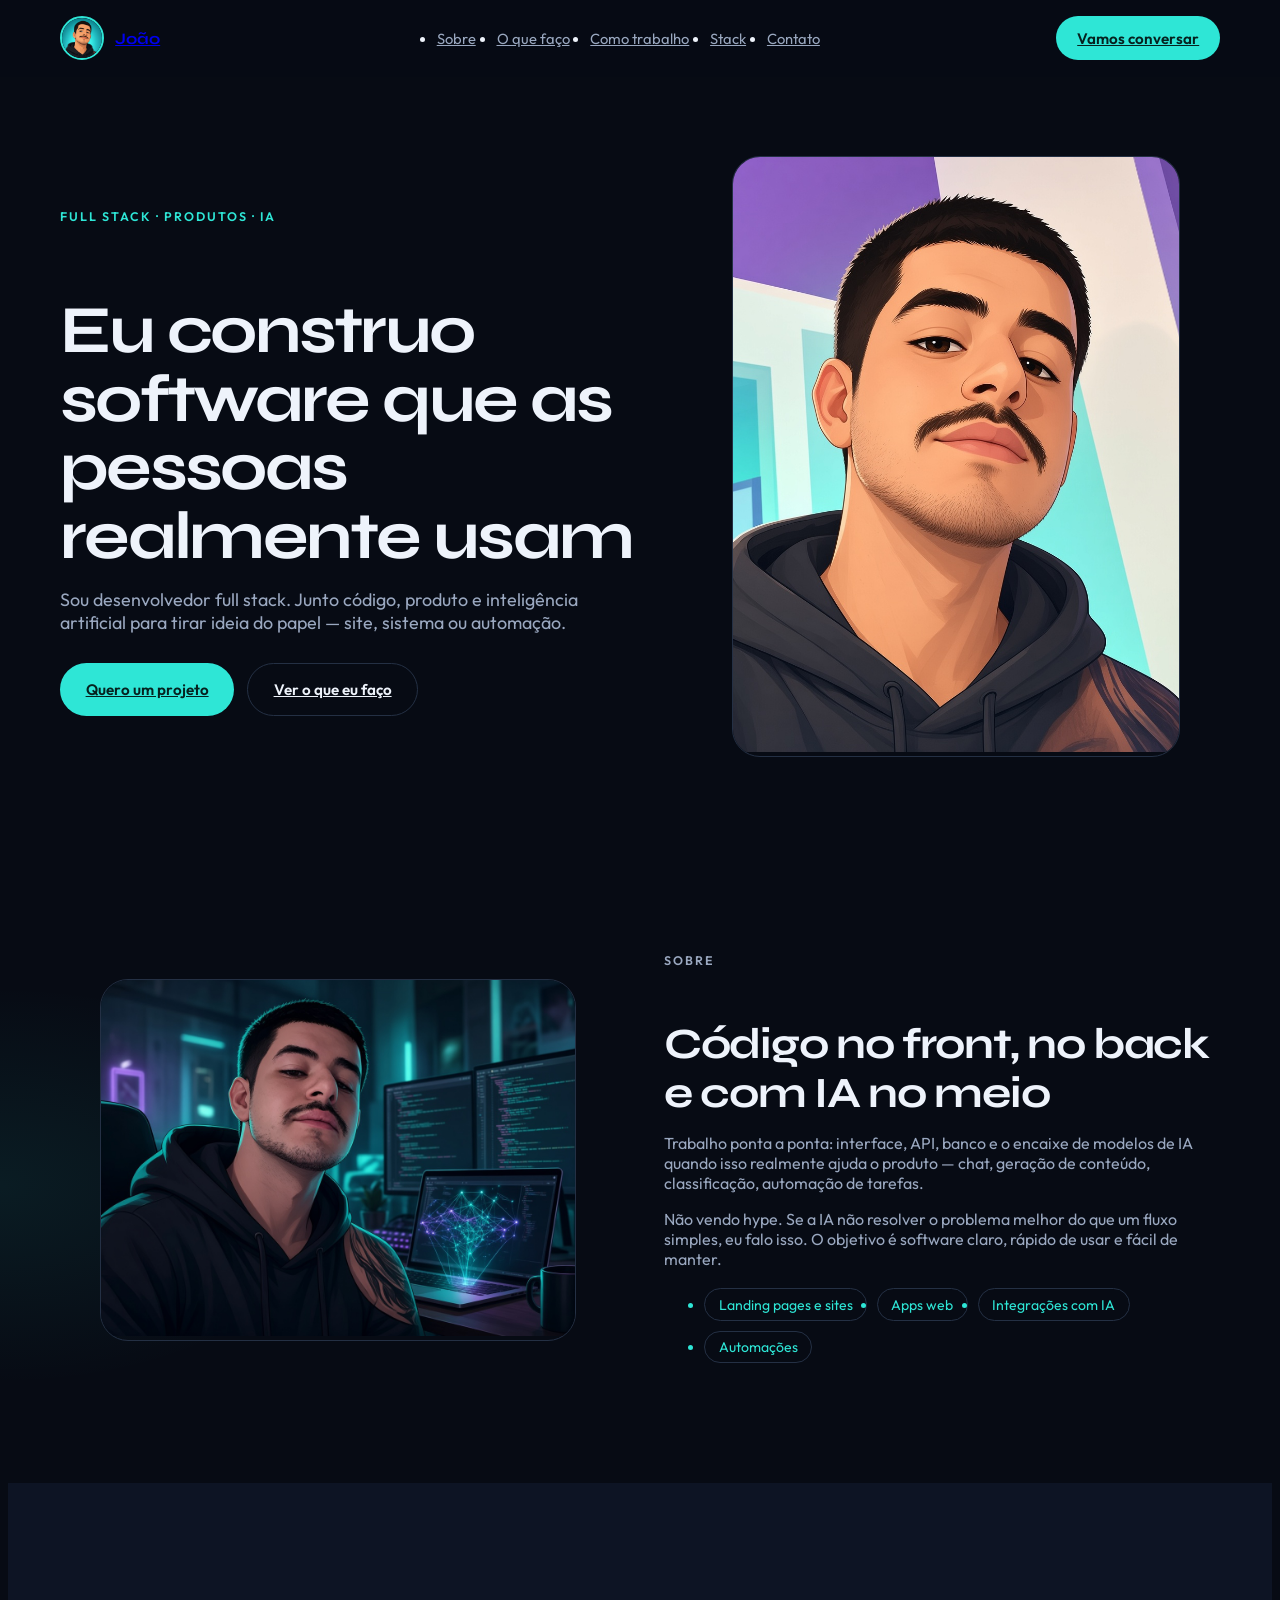
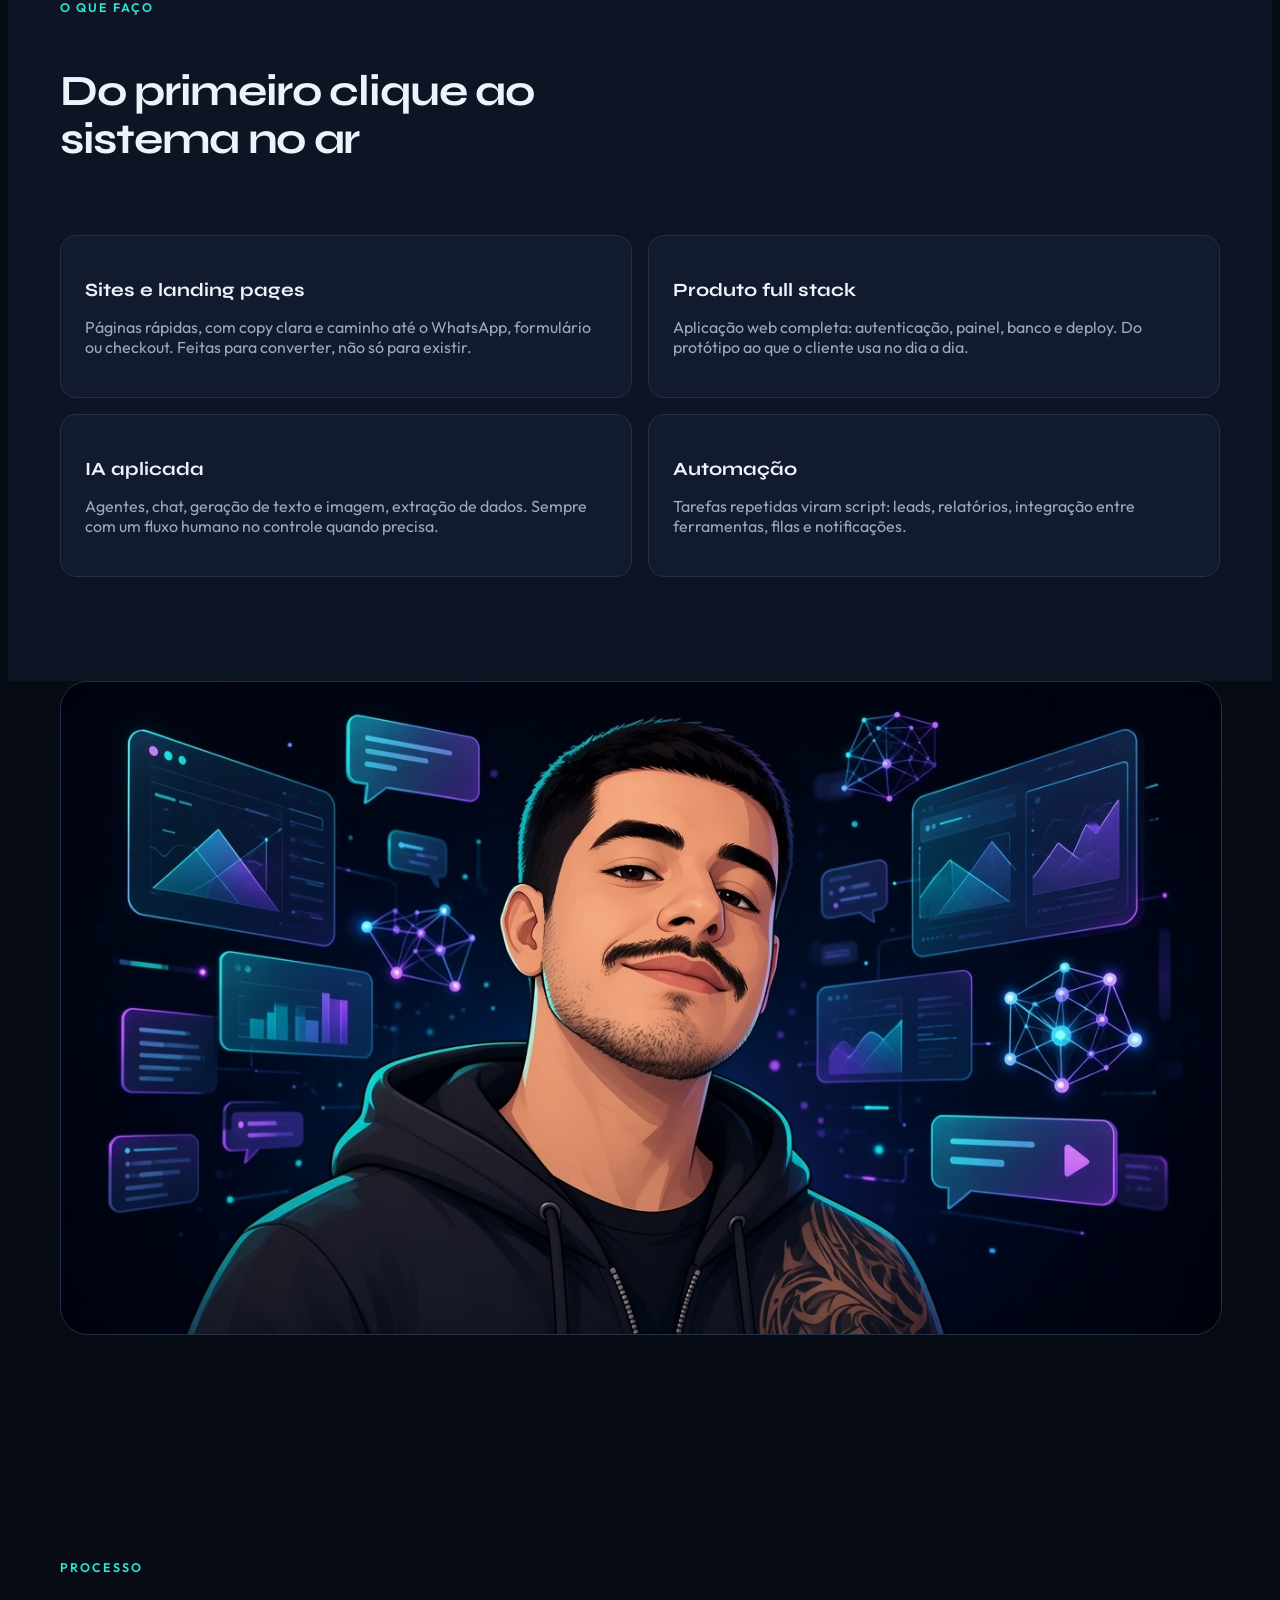
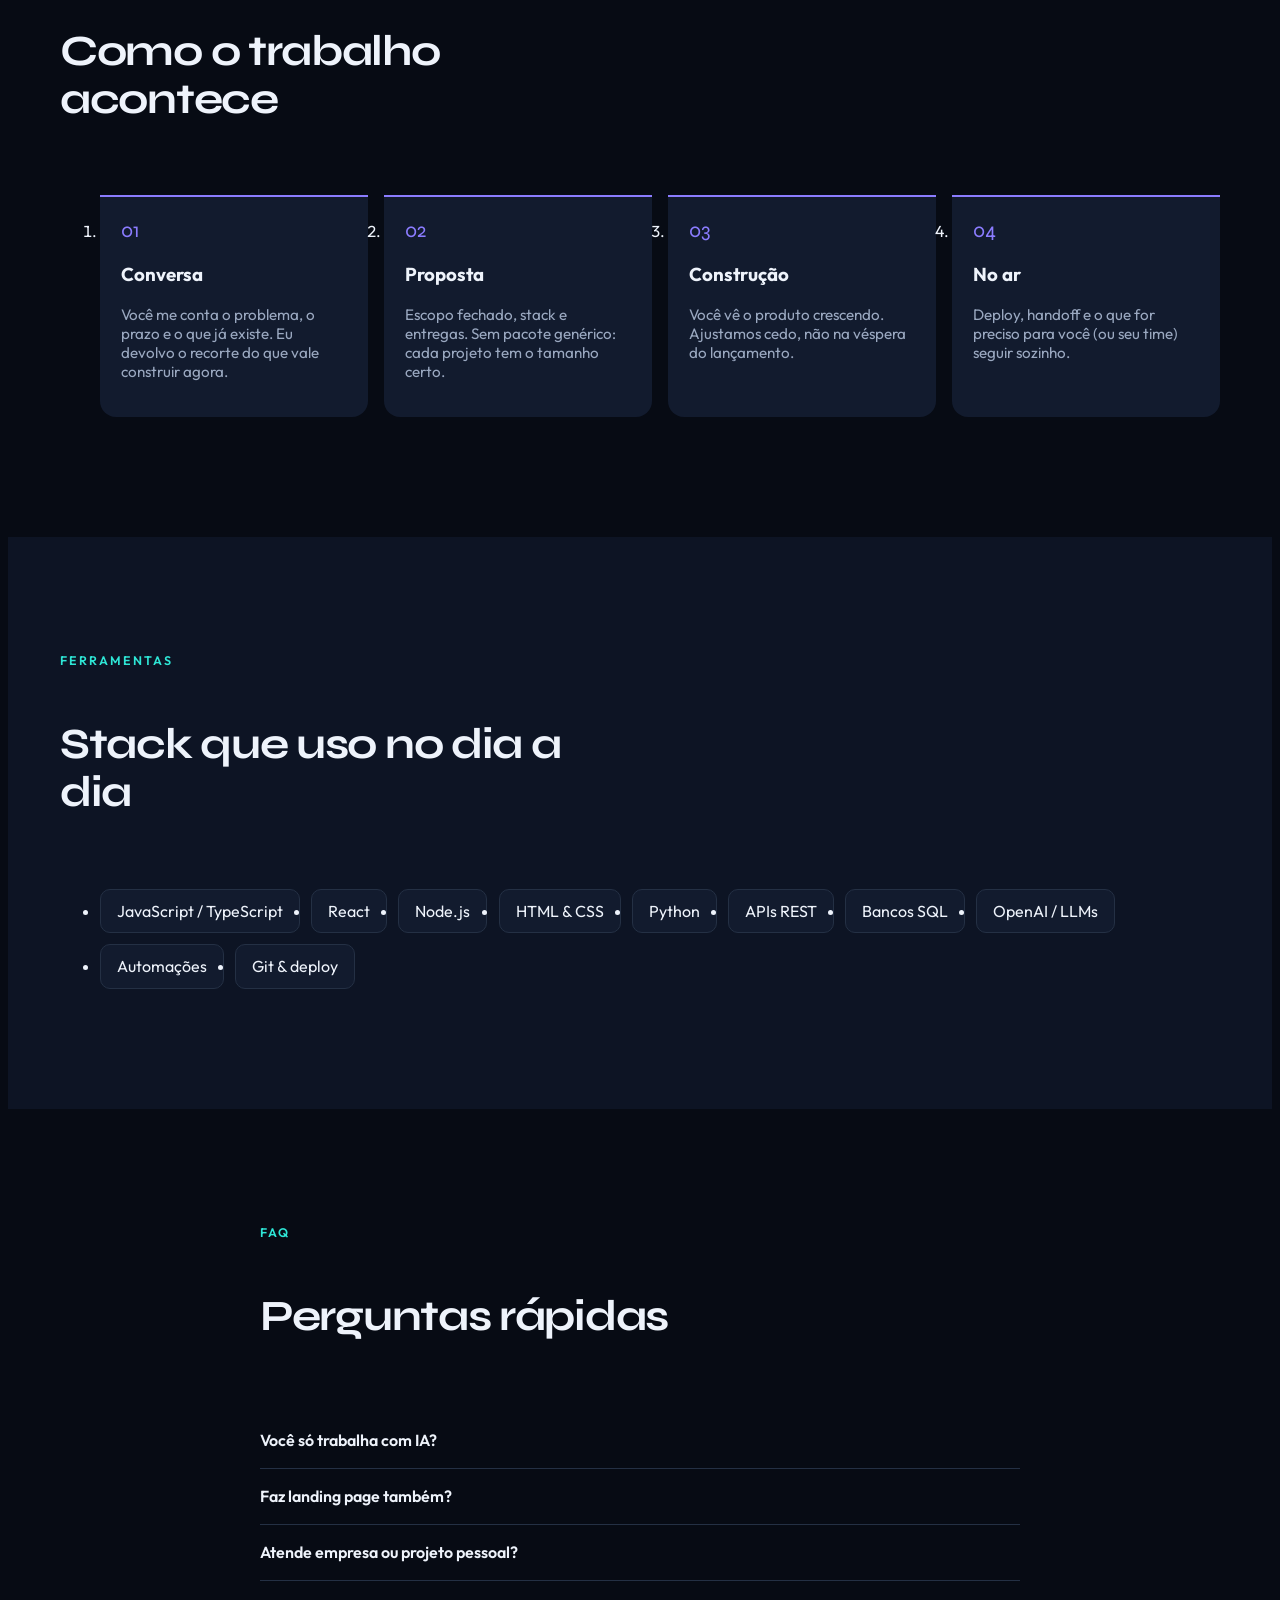
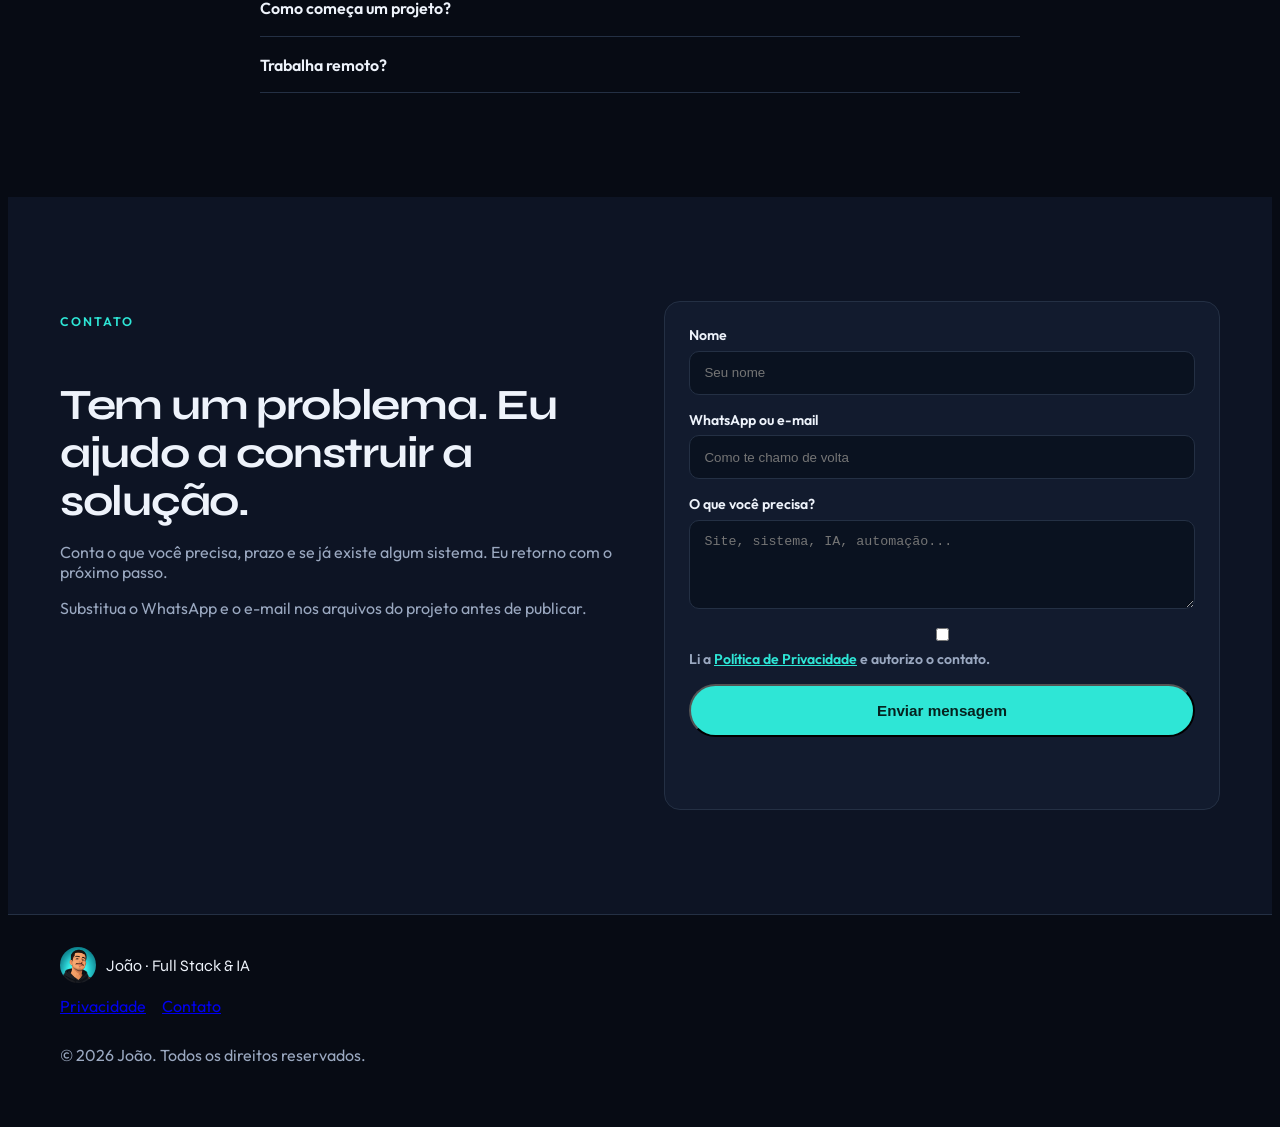
==== index.html @ eed895bd "Replace Tec Gold landing with personal full-stack and AI site. Co-authored-by: Cursor <cursoragent@c" ====
<!DOCTYPE html>
<html lang="pt-BR">
<head>
  <meta charset="UTF-8">
  <meta name="viewport" content="width=device-width, initial-scale=1.0">
  <meta name="description" content="João — desenvolvedor full stack que trabalha com IA. Sites, produtos web e automações com inteligência artificial.">
  <meta name="author" content="João">
  <meta name="robots" content="index, follow">

  <meta property="og:type" content="website">
  <meta property="og:title" content="João | Full Stack & IA">
  <meta property="og:description" content="Desenvolvedor full stack. Construo produtos web e fluxos com inteligência artificial.">
  <meta property="og:locale" content="pt_BR">
  <meta property="og:image" content="assets/images/joao-avatar.png">

  <title>João | Desenvolvedor Full Stack & IA</title>

  <link rel="icon" type="image/svg+xml" href="assets/images/favicon.svg">
  <link rel="preconnect" href="https://fonts.googleapis.com">
  <link rel="preconnect" href="https://fonts.gstatic.com" crossorigin>
  <link href="https://fonts.googleapis.com/css2?family=Outfit:wght@400;500;600;700&family=Syne:wght@600;700;800&display=swap" rel="stylesheet">

  <link rel="stylesheet" href="css/reset.css">
  <link rel="stylesheet" href="css/variables.css">
  <link rel="stylesheet" href="css/styles.css">

  <script type="application/ld+json">
  {
    "@context": "https://schema.org",
    "@type": "Person",
    "name": "João",
    "jobTitle": "Desenvolvedor Full Stack",
    "description": "Desenvolvedor full stack especializado em produtos web e inteligência artificial.",
    "image": "assets/images/joao-hero.png",
    "knowsAbout": ["Desenvolvimento Full Stack", "Inteligência Artificial", "Landing Pages", "Automações"]
  }
  </script>
</head>
<body>
  <header class="header" id="header">
    <div class="container header__inner">
      <a href="#inicio" class="header__brand">
        <img src="assets/images/joao-avatar.png" alt="" class="header__avatar" width="40" height="40">
        <span class="header__name">João</span>
      </a>

      <nav class="header__nav" id="nav" aria-label="Navegação principal">
        <ul class="header__nav-list">
          <li><a href="#sobre" class="header__nav-link">Sobre</a></li>
          <li><a href="#servicos" class="header__nav-link">O que faço</a></li>
          <li><a href="#como" class="header__nav-link">Como trabalho</a></li>
          <li><a href="#stack" class="header__nav-link">Stack</a></li>
          <li><a href="#contato" class="header__nav-link">Contato</a></li>
        </ul>
      </nav>

      <a href="#contato" class="btn btn--cyan header__cta">Vamos conversar</a>

      <button class="header__menu-btn" id="menuBtn" aria-label="Abrir menu" aria-expanded="false" aria-controls="nav">
        <span class="header__menu-icon"></span>
      </button>
    </div>
  </header>

  <main>
    <section class="hero" id="inicio">
      <div class="container hero__grid">
        <div class="hero__copy">
          <p class="eyebrow">Full stack · produtos · IA</p>
          <h1 class="hero__title">Eu construo software que as pessoas realmente usam</h1>
          <p class="hero__lead">Sou desenvolvedor full stack. Junto código, produto e inteligência artificial para tirar ideia do papel — site, sistema ou automação.</p>
          <div class="hero__actions">
            <a href="#contato" class="btn btn--cyan btn--lg">Quero um projeto</a>
            <a href="#servicos" class="btn btn--ghost btn--lg">Ver o que eu faço</a>
          </div>
        </div>
        <figure class="hero__figure">
          <img src="assets/images/joao-hero.png" alt="Retrato em cartoon de João, desenvolvedor full stack" width="640" height="800">
        </figure>
      </div>
    </section>

    <section class="section" id="sobre">
      <div class="container about">
        <figure class="about__media">
          <img src="assets/images/joao-code.png" alt="João em cartoon trabalhando no computador com ferramentas de IA" width="800" height="600">
        </figure>
        <div class="about__text">
          <p class="eyebrow">Sobre</p>
          <h2 class="section__title">Código no front, no back e com IA no meio</h2>
          <p>Trabalho ponta a ponta: interface, API, banco e o encaixe de modelos de IA quando isso realmente ajuda o produto — chat, geração de conteúdo, classificação, automação de tarefas.</p>
          <p>Não vendo hype. Se a IA não resolver o problema melhor do que um fluxo simples, eu falo isso. O objetivo é software claro, rápido de usar e fácil de manter.</p>
          <ul class="about__pills">
            <li>Landing pages e sites</li>
            <li>Apps web</li>
            <li>Integrações com IA</li>
            <li>Automações</li>
          </ul>
        </div>
      </div>
    </section>

    <section class="section section--alt" id="servicos">
      <div class="container">
        <div class="section__head">
          <p class="eyebrow">O que faço</p>
          <h2 class="section__title">Do primeiro clique ao sistema no ar</h2>
        </div>
        <div class="cards">
          <article class="card">
            <h3>Sites e landing pages</h3>
            <p>Páginas rápidas, com copy clara e caminho até o WhatsApp, formulário ou checkout. Feitas para converter, não só para existir.</p>
          </article>
          <article class="card">
            <h3>Produto full stack</h3>
            <p>Aplicação web completa: autenticação, painel, banco e deploy. Do protótipo ao que o cliente usa no dia a dia.</p>
          </article>
          <article class="card">
            <h3>IA aplicada</h3>
            <p>Agentes, chat, geração de texto e imagem, extração de dados. Sempre com um fluxo humano no controle quando precisa.</p>
          </article>
          <article class="card">
            <h3>Automação</h3>
            <p>Tarefas repetidas viram script: leads, relatórios, integração entre ferramentas, filas e notificações.</p>
          </article>
        </div>
      </div>
    </section>

    <section class="banner">
      <div class="container">
        <img src="assets/images/joao-ai.png" alt="Ilustração em cartoon de João cercado por interfaces e nós de inteligência artificial" width="1280" height="720">
      </div>
    </section>

    <section class="section" id="como">
      <div class="container">
        <div class="section__head">
          <p class="eyebrow">Processo</p>
          <h2 class="section__title">Como o trabalho acontece</h2>
        </div>
        <ol class="steps">
          <li>
            <span>01</span>
            <h3>Conversa</h3>
            <p>Você me conta o problema, o prazo e o que já existe. Eu devolvo o recorte do que vale construir agora.</p>
          </li>
          <li>
            <span>02</span>
            <h3>Proposta</h3>
            <p>Escopo fechado, stack e entregas. Sem pacote genérico: cada projeto tem o tamanho certo.</p>
          </li>
          <li>
            <span>03</span>
            <h3>Construção</h3>
            <p>Você vê o produto crescendo. Ajustamos cedo, não na véspera do lançamento.</p>
          </li>
          <li>
            <span>04</span>
            <h3>No ar</h3>
            <p>Deploy, handoff e o que for preciso para você (ou seu time) seguir sozinho.</p>
          </li>
        </ol>
      </div>
    </section>

    <section class="section section--alt" id="stack">
      <div class="container">
        <div class="section__head">
          <p class="eyebrow">Ferramentas</p>
          <h2 class="section__title">Stack que uso no dia a dia</h2>
        </div>
        <ul class="stack">
          <li>JavaScript / TypeScript</li>
          <li>React</li>
          <li>Node.js</li>
          <li>HTML &amp; CSS</li>
          <li>Python</li>
          <li>APIs REST</li>
          <li>Bancos SQL</li>
          <li>OpenAI / LLMs</li>
          <li>Automações</li>
          <li>Git &amp; deploy</li>
        </ul>
      </div>
    </section>

    <section class="section" id="duvidas">
      <div class="container container--narrow">
        <div class="section__head">
          <p class="eyebrow">FAQ</p>
          <h2 class="section__title">Perguntas rápidas</h2>
        </div>
        <div class="faq">
          <details class="faq__item">
            <summary>Você só trabalha com IA?</summary>
            <p>Não. IA é uma ferramenta. A base é desenvolvimento full stack. Uso modelo quando isso acelera ou melhora o produto.</p>
          </details>
          <details class="faq__item">
            <summary>Faz landing page também?</summary>
            <p>Sim. Já entrego páginas de serviço e produto com SEO básico, WhatsApp e formulário.</p>
          </details>
          <details class="faq__item">
            <summary>Atende empresa ou projeto pessoal?</summary>
            <p>Os dois. O recorte muda: um MVP pequeno ou um sistema com login, painel e integrações.</p>
          </details>
          <details class="faq__item">
            <summary>Como começa um projeto?</summary>
            <p>Manda uma mensagem no formulário ou no WhatsApp com o que você precisa. Respondo com próximas perguntas e um caminho.</p>
          </details>
          <details class="faq__item">
            <summary>Trabalha remoto?</summary>
            <p>Sim. A conversa e a entrega são online.</p>
          </details>
        </div>
      </div>
    </section>

    <section class="section section--alt" id="contato">
      <div class="container contact">
        <div>
          <p class="eyebrow">Contato</p>
          <h2 class="section__title">Tem um problema. Eu ajudo a construir a solução.</h2>
          <p class="contact__lead">Conta o que você precisa, prazo e se já existe algum sistema. Eu retorno com o próximo passo.</p>
          <div class="contact__meta">
            <p>Substitua o WhatsApp e o e-mail nos arquivos do projeto antes de publicar.</p>
          </div>
        </div>
        <form class="form" id="contactForm" novalidate>
          <label>
            Nome
            <input type="text" id="nome" name="nome" required autocomplete="name" placeholder="Seu nome">
          </label>
          <label>
            WhatsApp ou e-mail
            <input type="text" id="contatoCampo" name="contato" required placeholder="Como te chamo de volta">
          </label>
          <label>
            O que você precisa?
            <textarea id="mensagem" name="mensagem" rows="4" required placeholder="Site, sistema, IA, automação..."></textarea>
          </label>
          <label class="form__check">
            <input type="checkbox" id="consentimento" name="consentimento" required>
            <span>Li a <a href="politica-privacidade.html">Política de Privacidade</a> e autorizo o contato.</span>
          </label>
          <button type="submit" class="btn btn--cyan btn--lg btn--full">Enviar mensagem</button>
          <p class="form-note" id="formNote" role="status" aria-live="polite"></p>
        </form>
      </div>
    </section>
  </main>

  <footer class="footer">
    <div class="container footer__inner">
      <div class="footer__brand">
        <img src="assets/images/joao-avatar.png" alt="" width="36" height="36">
        <span>João · Full Stack &amp; IA</span>
      </div>
      <div class="footer__links">
        <a href="politica-privacidade.html">Privacidade</a>
        <a href="#contato">Contato</a>
      </div>
      <p class="footer__copy">&copy; 2026 João. Todos os direitos reservados.</p>
    </div>
  </footer>

  <script src="js/main.js"></script>
</body>
</html>
---- css/variables.css ----
:root {
  --color-bg: #070b14;
  --color-bg-alt: #0d1424;
  --color-surface: #121b2e;
  --color-border: #243044;
  --color-cyan: #2ee6d6;
  --color-cyan-dim: #1aa89c;
  --color-violet: #8b7cff;
  --color-text: #eef3fb;
  --color-muted: #9aa8c0;
  --color-white: #ffffff;
  --color-whatsapp: #25d366;
  --color-whatsapp-dark: #1da851;

  --font-display: "Syne", system-ui, sans-serif;
  --font-sans: "Outfit", system-ui, sans-serif;

  --space-xs: 0.5rem;
  --space-sm: 1rem;
  --space-md: 1.5rem;
  --space-lg: 2rem;
  --space-xl: 3rem;
  --space-2xl: 4.5rem;
  --space-3xl: 6.5rem;

  --radius-sm: 10px;
  --radius-md: 16px;
  --radius-lg: 28px;
  --radius-full: 9999px;

  --header-height: 76px;
  --transition: 0.25s ease;
  --max-width: 1160px;
}
---- css/styles.css ----
body {
  font-family: var(--font-sans);
  color: var(--color-text);
  background:
    radial-gradient(900px 500px at 90% -10%, rgba(139, 124, 255, 0.18), transparent 55%),
    radial-gradient(700px 400px at 0% 20%, rgba(46, 230, 214, 0.08), transparent 50%),
    var(--color-bg);
}

.container {
  width: 100%;
  max-width: var(--max-width);
  margin: 0 auto;
  padding: 0 var(--space-md);
}

.container--narrow {
  max-width: 760px;
}

.eyebrow {
  display: inline-block;
  margin-bottom: var(--space-sm);
  color: var(--color-cyan);
  font-size: 0.78rem;
  font-weight: 600;
  letter-spacing: 0.16em;
  text-transform: uppercase;
}

.section__title {
  font-family: var(--font-display);
  font-size: clamp(1.8rem, 4vw, 2.7rem);
  line-height: 1.12;
  letter-spacing: -0.03em;
  margin-bottom: var(--space-sm);
}

.section__head {
  max-width: 36rem;
  margin-bottom: var(--space-2xl);
}

.section {
  padding: var(--space-3xl) 0;
}

.section--alt {
  background: var(--color-bg-alt);
}

.btn {
  display: inline-flex;
  align-items: center;
  justify-content: center;
  gap: 0.5rem;
  padding: 0.8rem 1.3rem;
  border-radius: var(--radius-full);
  font-weight: 600;
  font-size: 0.95rem;
  transition: transform var(--transition), background-color var(--transition), color var(--transition);
}

.btn--lg {
  padding: 1rem 1.6rem;
}

.btn--full {
  width: 100%;
}

.btn--cyan {
  background: var(--color-cyan);
  color: #06221f;
}

.btn--cyan:hover {
  background: #6ff3e7;
  transform: translateY(-1px);
}

.btn--ghost {
  border: 1px solid var(--color-border);
  color: var(--color-text);
}

.btn--ghost:hover {
  border-color: var(--color-cyan);
  color: var(--color-cyan);
}

.header {
  position: fixed;
  inset: 0 0 auto 0;
  z-index: 20;
  height: var(--header-height);
  background: rgba(7, 11, 20, 0.4);
  transition: background-color var(--transition), border-color var(--transition);
  border-bottom: 1px solid transparent;
}

.header--scrolled {
  background: rgba(7, 11, 20, 0.92);
  border-bottom-color: var(--color-border);
  backdrop-filter: blur(14px);
}

.header__inner {
  display: flex;
  align-items: center;
  justify-content: space-between;
  height: 100%;
  gap: 1rem;
}

.header__brand {
  display: flex;
  align-items: center;
  gap: 0.7rem;
  font-family: var(--font-display);
  font-weight: 700;
}

.header__avatar {
  width: 40px;
  height: 40px;
  border-radius: 50%;
  object-fit: cover;
  border: 2px solid var(--color-cyan);
}

.header__nav-list {
  display: flex;
  gap: 1.3rem;
}

.header__nav-link {
  color: var(--color-muted);
  font-size: 0.92rem;
}

.header__nav-link:hover {
  color: var(--color-cyan);
}

.header__menu-btn {
  display: none;
  width: 42px;
  height: 42px;
  position: relative;
}

.header__menu-icon,
.header__menu-icon::before,
.header__menu-icon::after {
  position: absolute;
  left: 10px;
  width: 22px;
  height: 2px;
  background: var(--color-white);
}

.header__menu-icon {
  top: 20px;
}

.header__menu-icon::before {
  content: "";
  top: -7px;
}

.header__menu-icon::after {
  content: "";
  top: 7px;
}

.hero {
  padding: calc(var(--header-height) + 3.5rem) 0 4rem;
}

.hero__grid {
  display: grid;
  grid-template-columns: 1.05fr 0.95fr;
  gap: 3rem;
  align-items: center;
}

.hero__title {
  font-family: var(--font-display);
  font-size: clamp(2.4rem, 6vw, 4.2rem);
  line-height: 1.02;
  letter-spacing: -0.04em;
  margin-bottom: 1rem;
}

.hero__lead {
  color: var(--color-muted);
  font-size: 1.12rem;
  max-width: 34rem;
  margin-bottom: 1.8rem;
}

.hero__actions {
  display: flex;
  flex-wrap: wrap;
  gap: 0.8rem;
}

.hero__figure,
.about__media,
.banner img {
  border-radius: var(--radius-lg);
  overflow: hidden;
  border: 1px solid var(--color-border);
}

.hero__figure img,
.about__media img,
.banner img {
  width: 100%;
  height: auto;
  object-fit: cover;
}

.about {
  display: grid;
  grid-template-columns: 1fr 1fr;
  gap: 3rem;
  align-items: center;
}

.about__text p {
  color: var(--color-muted);
  margin-bottom: 1rem;
}

.about__pills {
  display: flex;
  flex-wrap: wrap;
  gap: 0.6rem;
  margin-top: 1.2rem;
}

.about__pills li {
  padding: 0.4rem 0.85rem;
  border: 1px solid var(--color-border);
  border-radius: var(--radius-full);
  font-size: 0.88rem;
  color: var(--color-cyan);
}

.cards {
  display: grid;
  grid-template-columns: 1fr 1fr;
  gap: 1rem;
}

.card {
  padding: 1.5rem;
  background: var(--color-surface);
  border: 1px solid var(--color-border);
  border-radius: var(--radius-md);
}

.card h3 {
  font-family: var(--font-display);
  margin-bottom: 0.5rem;
}

.card p {
  color: var(--color-muted);
}

.banner {
  padding: 0 0 var(--space-3xl);
}

.steps {
  display: grid;
  grid-template-columns: repeat(4, 1fr);
  gap: 1rem;
}

.steps li {
  padding: 1.3rem;
  border-top: 2px solid var(--color-violet);
  background: var(--color-surface);
  border-radius: 0 0 var(--radius-md) var(--radius-md);
}

.steps span {
  display: block;
  color: var(--color-violet);
  font-family: var(--font-display);
  font-size: 1.3rem;
  margin-bottom: 0.6rem;
}

.steps p {
  color: var(--color-muted);
  font-size: 0.95rem;
}

.stack {
  display: flex;
  flex-wrap: wrap;
  gap: 0.7rem;
}

.stack li {
  padding: 0.7rem 1rem;
  background: var(--color-surface);
  border: 1px solid var(--color-border);
  border-radius: var(--radius-sm);
}

.faq__item {
  border-bottom: 1px solid var(--color-border);
}

.faq__item summary {
  cursor: pointer;
  padding: 1.1rem 0;
  font-weight: 600;
  list-style: none;
}

.faq__item summary::-webkit-details-marker {
  display: none;
}

.faq__item p {
  color: var(--color-muted);
  padding-bottom: 1.1rem;
}

.contact {
  display: grid;
  grid-template-columns: 1fr 1fr;
  gap: 3rem;
  align-items: start;
}

.contact__lead,
.contact__meta {
  color: var(--color-muted);
  margin-bottom: 1rem;
}

.form {
  display: grid;
  gap: 1rem;
  padding: 1.5rem;
  background: var(--color-surface);
  border: 1px solid var(--color-border);
  border-radius: var(--radius-md);
}

.form label {
  display: grid;
  gap: 0.4rem;
  font-size: 0.88rem;
  font-weight: 600;
}

.form input,
.form textarea {
  padding: 0.85rem 0.9rem;
  border-radius: var(--radius-sm);
  border: 1px solid var(--color-border);
  background: #0a1220;
  color: var(--color-text);
}

.form input:focus,
.form textarea:focus {
  outline: 1px solid var(--color-cyan);
}

.form__check {
  display: flex;
  gap: 0.7rem;
  align-items: flex-start;
  font-weight: 400;
  color: var(--color-muted);
}

.form__check a {
  color: var(--color-cyan);
  text-decoration: underline;
}

.form-note--error {
  color: #ff8a8a;
}

.form-note--success {
  color: var(--color-cyan);
}

.footer {
  padding: 2rem 0 2.4rem;
  border-top: 1px solid var(--color-border);
}

.footer__inner {
  display: grid;
  gap: 0.8rem;
}

.footer__brand {
  display: flex;
  align-items: center;
  gap: 0.6rem;
  font-family: var(--font-display);
}

.footer__brand img {
  width: 36px;
  height: 36px;
  border-radius: 50%;
  object-fit: cover;
}

.footer__links {
  display: flex;
  gap: 1rem;
}

.footer__links a:hover,
.footer__copy {
  color: var(--color-muted);
}

.privacy-page {
  padding: calc(var(--header-height) + 3rem) 0 5rem;
}

.privacy-page h1,
.privacy-page h2 {
  font-family: var(--font-display);
}

.privacy-page h1 {
  margin-bottom: 0.6rem;
}

.privacy-page h2 {
  margin: 1.8rem 0 0.6rem;
  color: var(--color-cyan);
}

.privacy-page p,
.privacy-page li {
  color: var(--color-muted);
  margin-bottom: 0.6rem;
}

.privacy-page ul {
  padding-left: 1.2rem;
  list-style: disc;
}

.privacy-page a {
  color: var(--color-cyan);
}

@media (max-width: 900px) {
  .header__nav {
    display: none;
    position: fixed;
    inset: var(--header-height) 0 0 0;
    background: rgba(7, 11, 20, 0.98);
    padding: 2rem 1.5rem;
  }

  .header__nav--open {
    display: block;
  }

  .header__nav-list {
    flex-direction: column;
    gap: 1.2rem;
  }

  .header__cta {
    display: none;
  }

  .header__menu-btn {
    display: block;
  }

  .hero__grid,
  .about,
  .cards,
  .steps,
  .contact {
    grid-template-columns: 1fr;
  }
}
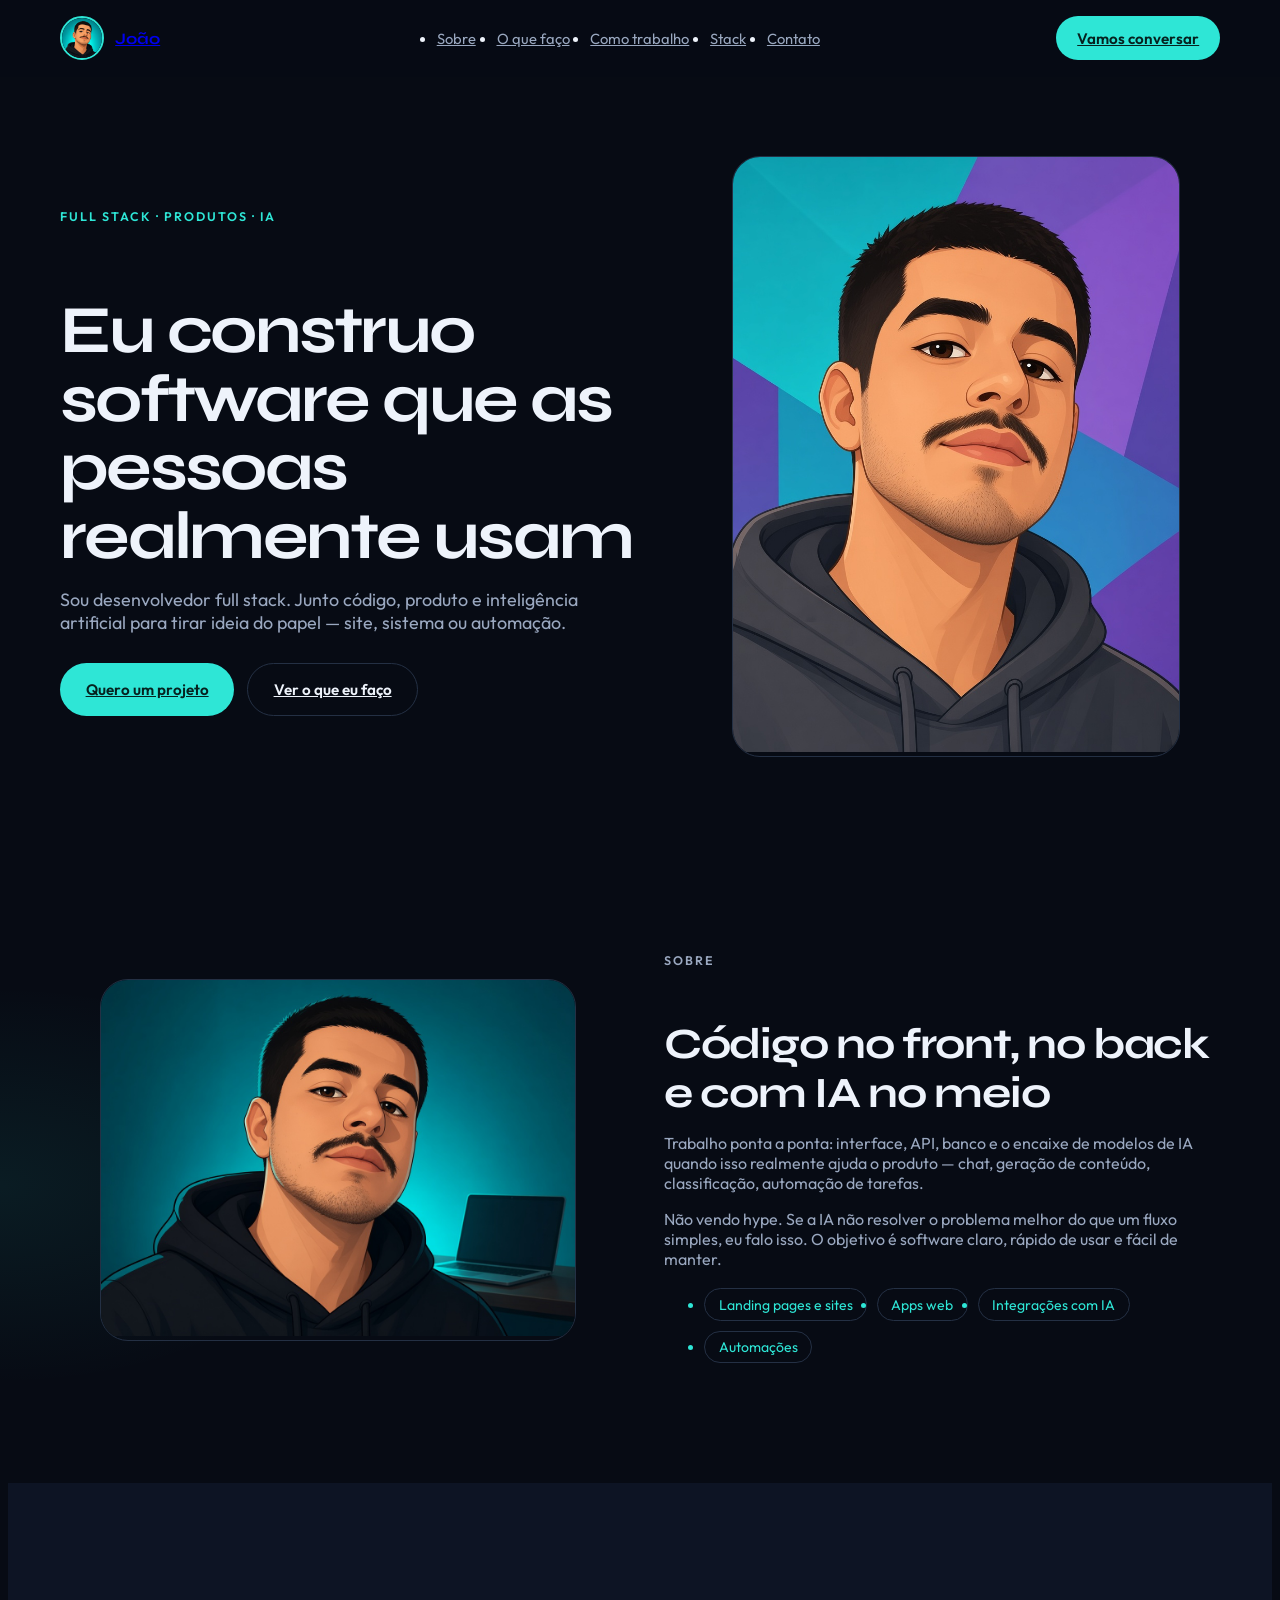
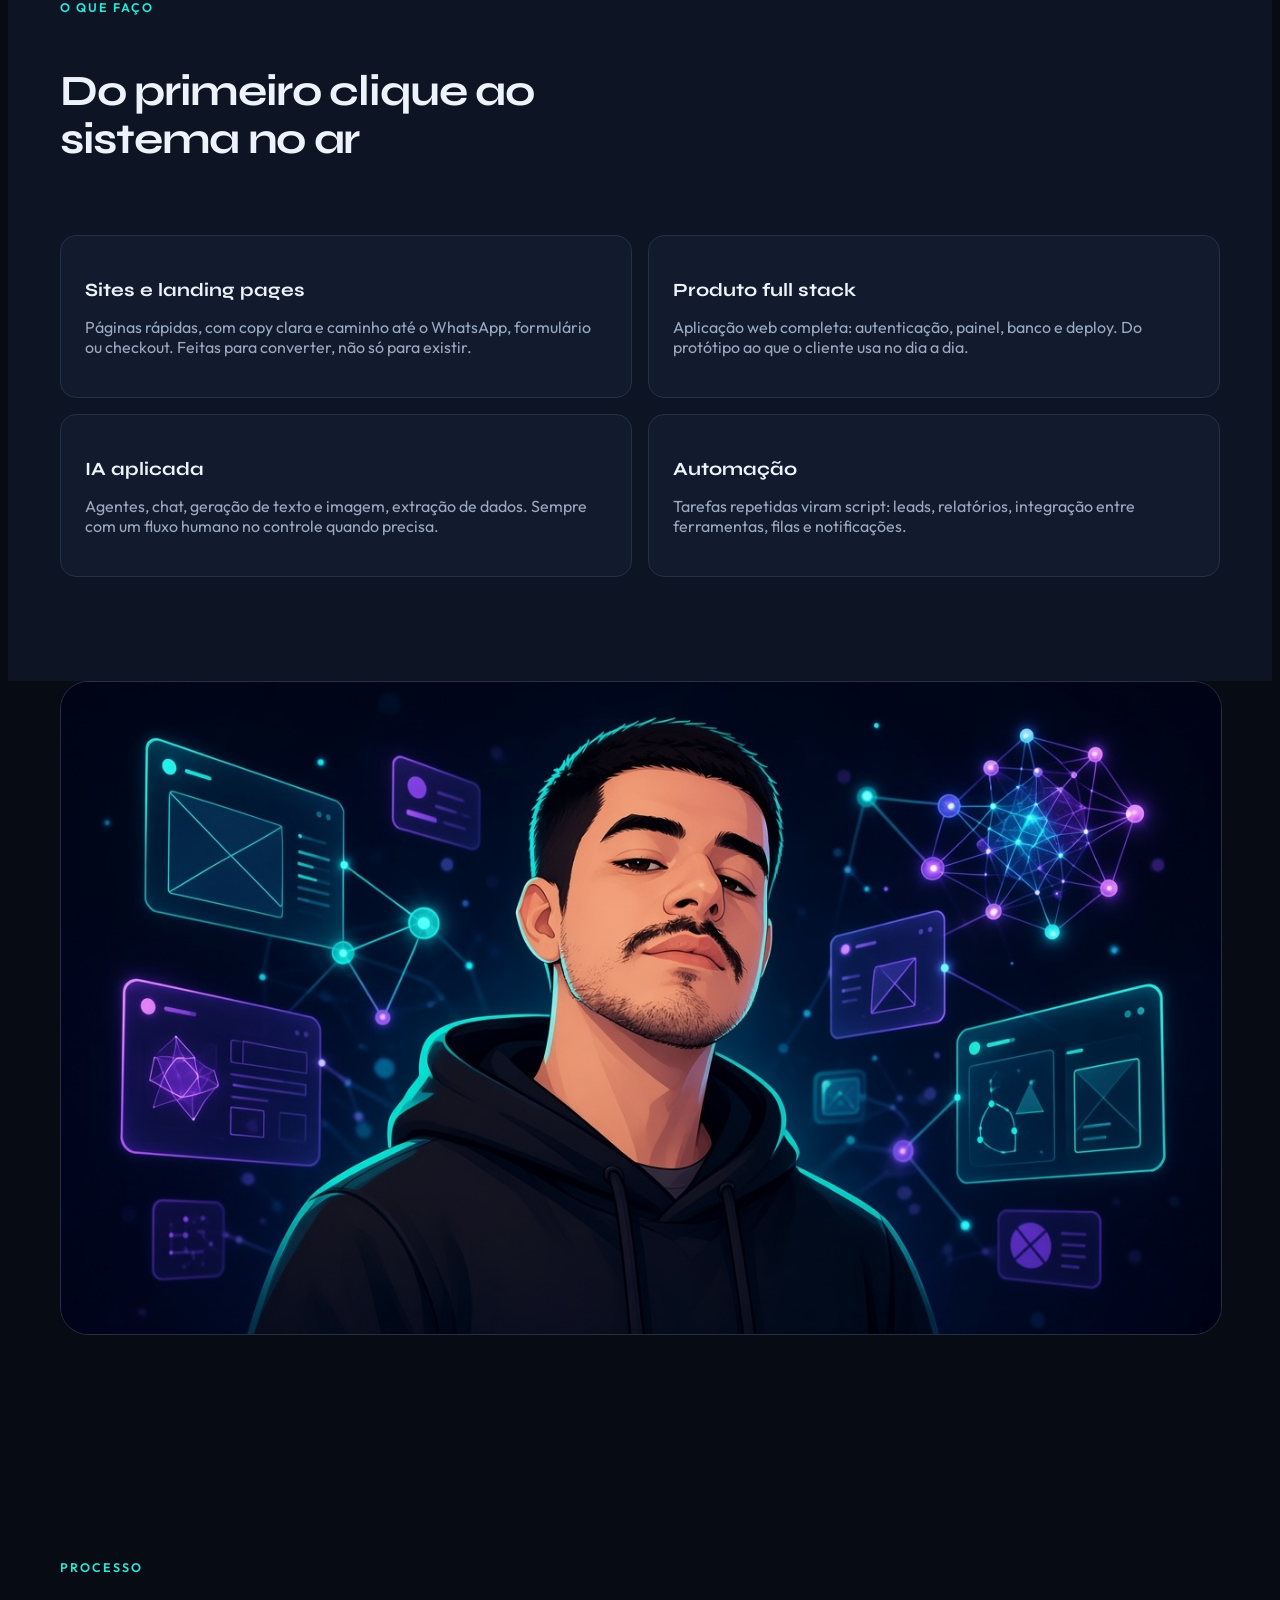
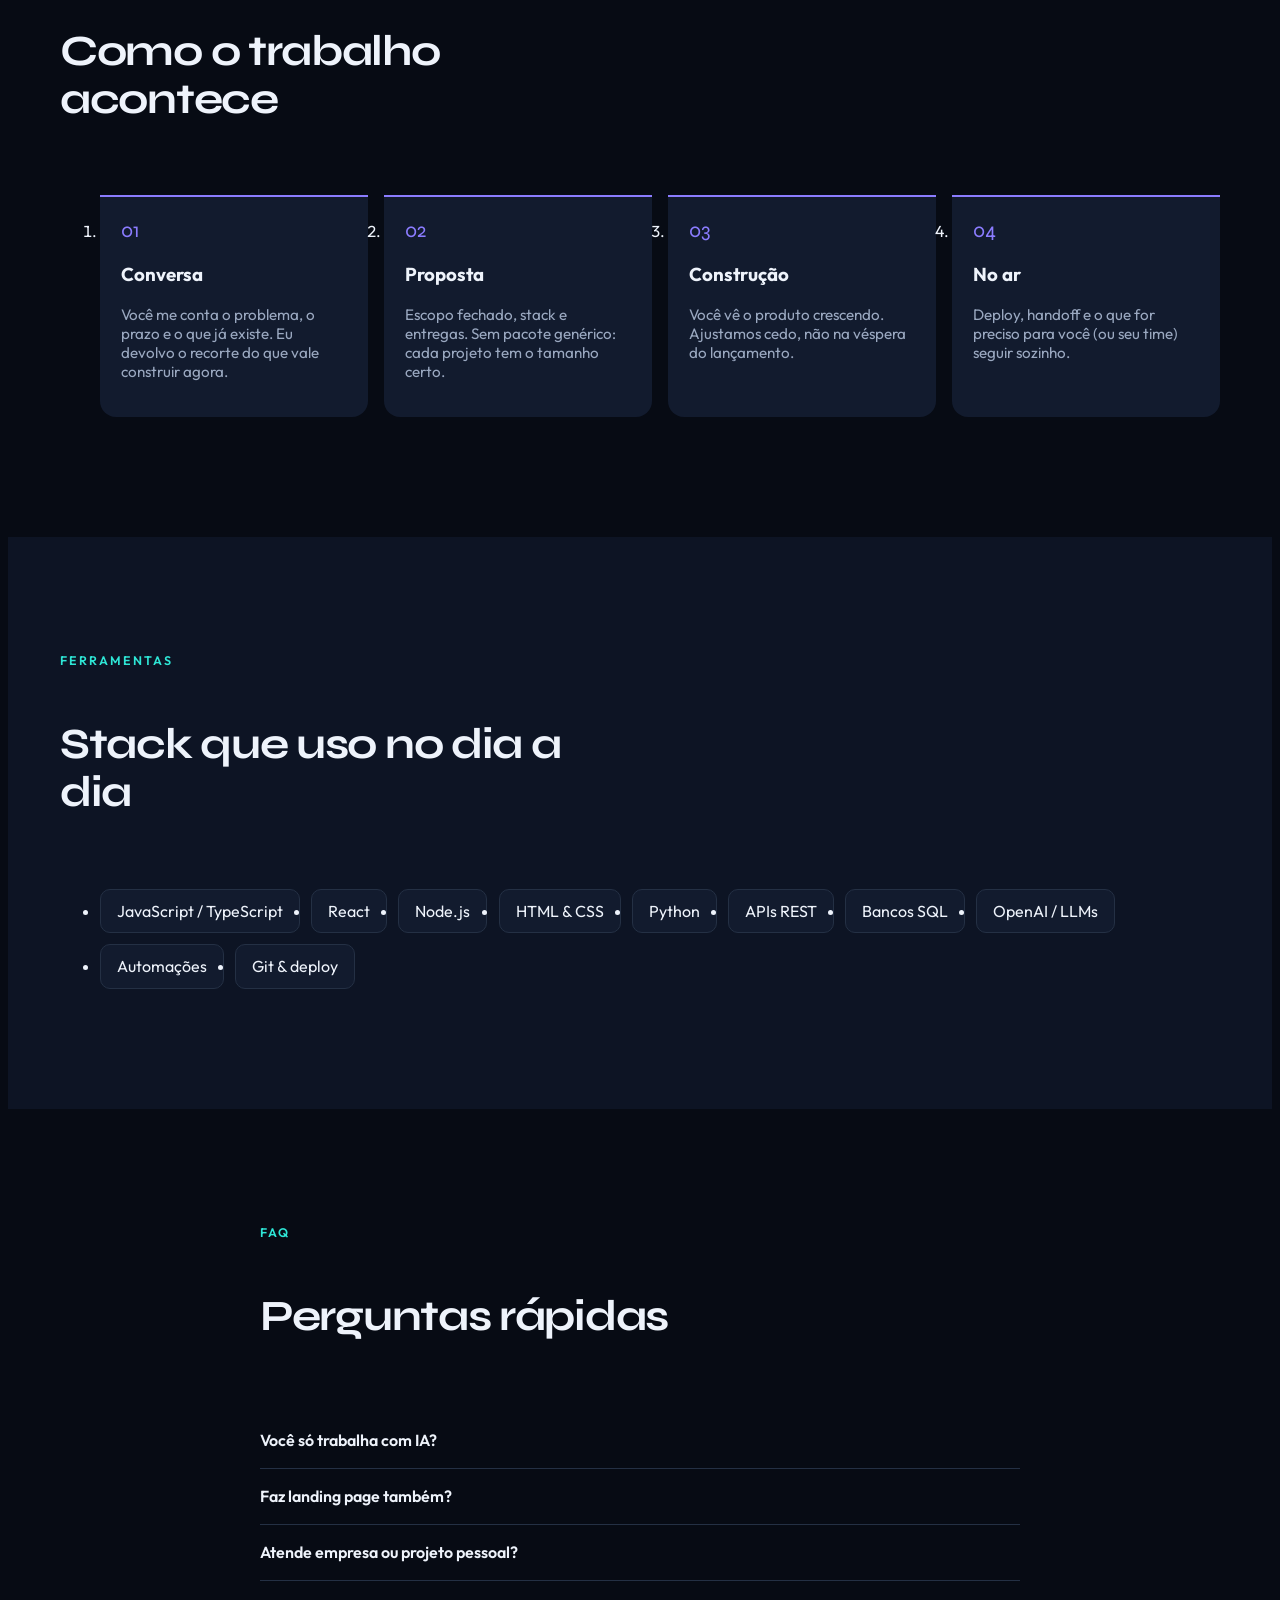
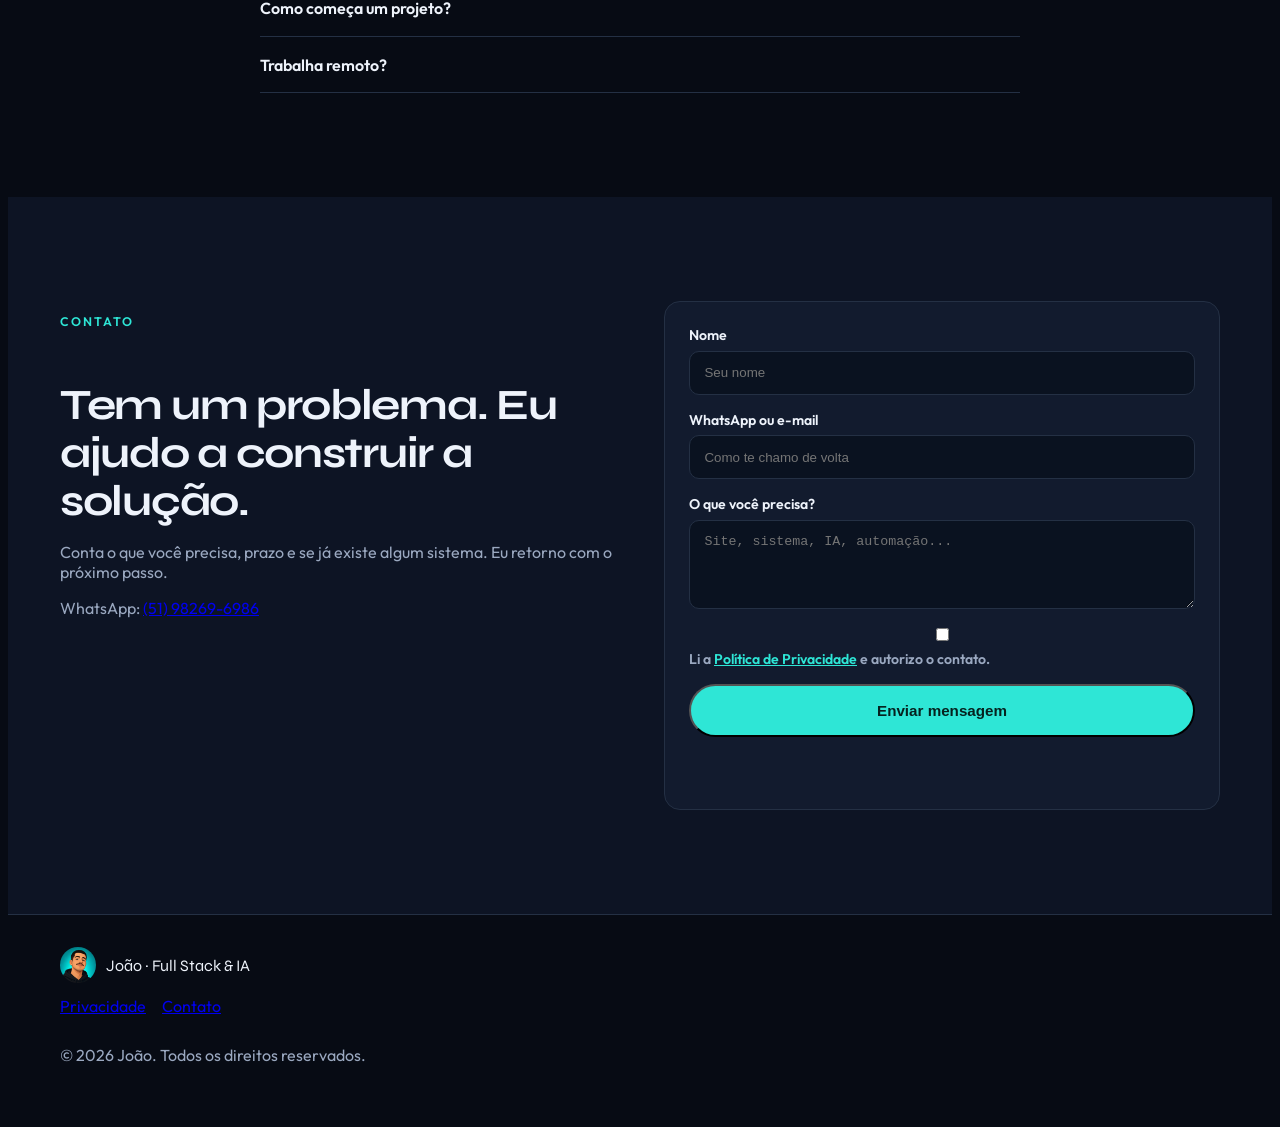
==== commit 6071d5bf: "Add WhatsApp number and refresh cartoons without shoulder tattoo. Co-authored-by: Cursor <cursoragen" ====
--- a/index.html
+++ b/index.html
@@ -83,7 +83,7 @@
     <section class="section" id="sobre">
       <div class="container about">
         <figure class="about__media">
-          <img src="assets/images/joao-code.png" alt="João em cartoon trabalhando no computador com ferramentas de IA" width="800" height="600">
+          <img src="assets/images/joao-sobre.png" alt="João em cartoon no setup de trabalho" width="800" height="600">
         </figure>
         <div class="about__text">
           <p class="eyebrow">Sobre</p>
@@ -223,7 +223,7 @@
           <h2 class="section__title">Tem um problema. Eu ajudo a construir a solução.</h2>
           <p class="contact__lead">Conta o que você precisa, prazo e se já existe algum sistema. Eu retorno com o próximo passo.</p>
           <div class="contact__meta">
-            <p>Substitua o WhatsApp e o e-mail nos arquivos do projeto antes de publicar.</p>
+            <p>WhatsApp: <a href="https://wa.me/5551982696986?text=Ol%C3%A1%2C%20quero%20falar%20sobre%20um%20projeto" target="_blank" rel="noopener noreferrer">(51) 98269-6986</a></p>
           </div>
         </div>
         <form class="form" id="contactForm" novalidate>
